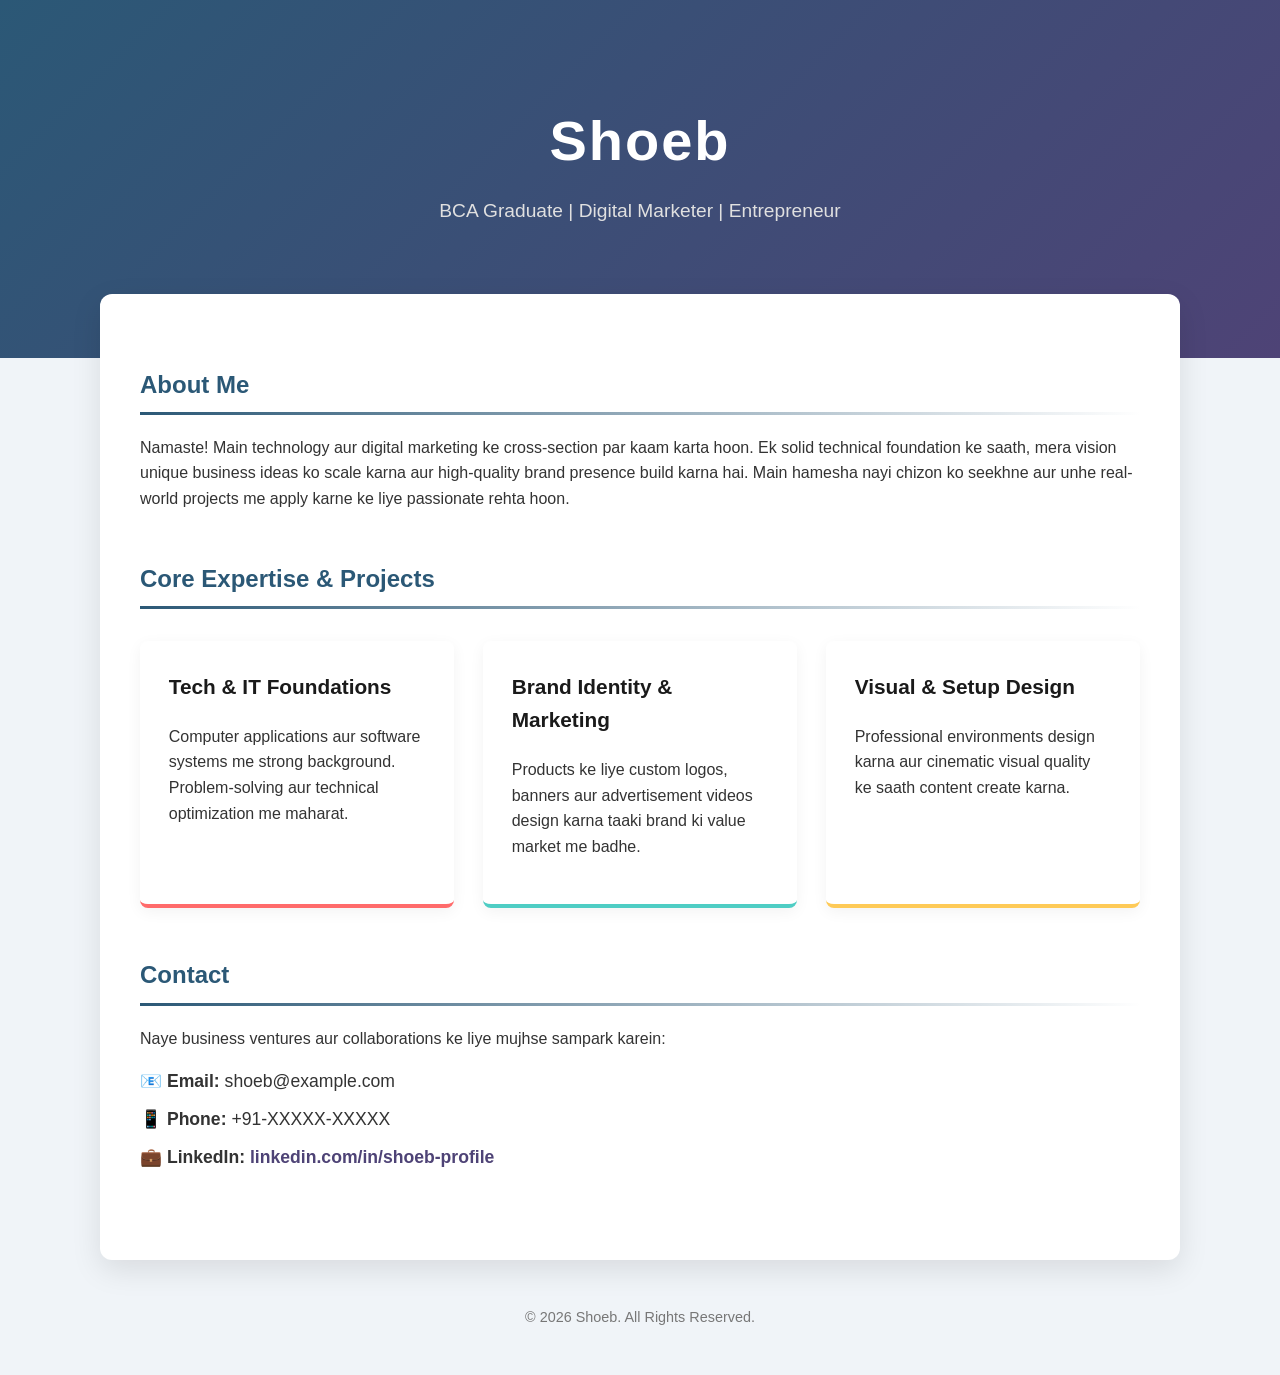
==== index.html @ 24b39650 "Rename got.html to index.html" ====
<!DOCTYPE html>
<html lang="en">
<head>
    <meta charset="UTF-8">
    <meta name="viewport" content="width=device-width, initial-scale=1.0">
    <title>Shoeb - Professional Profile</title>
    <style>
        /* Base Styles & Background */
        body { 
            font-family: 'Segoe UI', Tahoma, Geneva, Verdana, sans-serif; 
            margin: 0; 
            padding: 0; 
            color: #333; 
            line-height: 1.6; 
            background-color: #f0f4f8; /* Soft light blue/grey background */
            overflow-x: hidden;
        }

        /* Gradient & Animated Header */
        header { 
            background: linear-gradient(135deg, #2b5876 0%, #4e4376 100%); 
            color: #fff; 
            text-align: center; 
            padding: 6rem 1rem 7rem 1rem; 
            position: relative;
        }
        
        header h1 { 
            margin: 0; 
            font-size: 3.5rem; 
            letter-spacing: 2px;
            animation: fadeInDown 1s ease-out;
        }

        header p { 
            font-size: 1.2rem; 
            color: #e0e0e0; 
            margin-top: 10px; 
            font-weight: 300;
            animation: fadeInDown 1.2s ease-out;
        }

        /* Main Container */
        .container { 
            max-width: 1000px; 
            margin: auto; 
            padding: 2.5rem; 
            background: #fff;
            box-shadow: 0 10px 30px rgba(0,0,0,0.1);
            margin-top: -4rem;
            border-radius: 12px;
            position: relative;
            animation: slideUp 1s ease-out forwards;
            opacity: 0;
        }

        h2 { 
            border-bottom: 3px solid transparent;
            border-image: linear-gradient(to right, #2b5876, transparent) 1;
            padding-bottom: 0.5rem; 
            color: #2b5876; 
            margin-top: 2rem;
        }

        .section { 
            margin-bottom: 3rem; 
            animation: fadeIn 1.5s ease-out forwards;
            opacity: 0;
        }

        /* Staggered animation delays for sections */
        .section:nth-child(1) { animation-delay: 0.2s; }
        .section:nth-child(2) { animation-delay: 0.4s; }
        .section:nth-child(3) { animation-delay: 0.6s; }

        /* Colorful Grid Cards */
        .skills-grid { 
            display: grid; 
            grid-template-columns: repeat(auto-fit, minmax(280px, 1fr)); 
            gap: 1.8rem; 
            margin-top: 2rem; 
        }

        .card { 
            background: #ffffff; 
            padding: 1.8rem; 
            border-radius: 8px; 
            box-shadow: 0 4px 15px rgba(0,0,0,0.05);
            transition: all 0.4s ease;
            position: relative;
            overflow: hidden;
            z-index: 1;
        }

        /* Custom Colors for each card border */
        .card:nth-child(1) { border-bottom: 4px solid #ff6b6b; }
        .card:nth-child(2) { border-bottom: 4px solid #4ecdc4; }
        .card:nth-child(3) { border-bottom: 4px solid #feca57; }

        /* Hover Animation for Cards */
        .card:hover {
            transform: translateY(-10px);
            box-shadow: 0 15px 30px rgba(0,0,0,0.15);
        }

        .card::before {
            content: "";
            position: absolute;
            top: 0; left: 0; right: 0; bottom: 0;
            background: linear-gradient(135deg, rgba(43,88,118,0.05) 0%, rgba(78,67,118,0.05) 100%);
            z-index: -1;
            transform: scaleY(0);
            transform-origin: bottom;
            transition: transform 0.4s ease;
        }

        .card:hover::before {
            transform: scaleY(1);
        }

        .card h3 {
            margin-top: 0;
            color: #1a1a1a;
            font-size: 1.3rem;
        }

        /* Links and Footer */
        ul { list-style-type: none; padding: 0; }
        ul li { margin-bottom: 10px; font-size: 1.1rem; }
        
        a { 
            color: #4e4376; 
            text-decoration: none; 
            font-weight: bold;
            transition: color 0.3s ease;
        }
        
        a:hover {
            color: #ff6b6b;
            text-decoration: underline;
        }

        footer { 
            text-align: center; 
            padding: 2rem 0; 
            color: #777;
            font-size: 0.9rem;
            animation: fadeIn 2s ease-out;
        }

        /* --- Keyframe Animations --- */
        @keyframes slideUp {
            from { opacity: 0; transform: translateY(40px); }
            to { opacity: 1; transform: translateY(0); }
        }

        @keyframes fadeInDown {
            from { opacity: 0; transform: translateY(-20px); }
            to { opacity: 1; transform: translateY(0); }
        }

        @keyframes fadeIn {
            from { opacity: 0; }
            to { opacity: 1; }
        }
    </style>
</head>
<body>

    <header>
        <h1>Shoeb</h1>
        <p>BCA Graduate | Digital Marketer | Entrepreneur</p>
    </header>

    <div class="container">
        
        <div class="section">
            <h2>About Me</h2>
            <p>Namaste! Main technology aur digital marketing ke cross-section par kaam karta hoon. Ek solid technical foundation ke saath, mera vision unique business ideas ko scale karna aur high-quality brand presence build karna hai. Main hamesha nayi chizon ko seekhne aur unhe real-world projects me apply karne ke liye passionate rehta hoon.</p>
        </div>

        <div class="section">
            <h2>Core Expertise & Projects</h2>
            <div class="skills-grid">
                <div class="card">
                    <h3>Tech & IT Foundations</h3>
                    <p>Computer applications aur software systems me strong background. Problem-solving aur technical optimization me maharat.</p>
                </div>
                <div class="card">
                    <h3>Brand Identity & Marketing</h3>
                    <p>Products ke liye custom logos, banners aur advertisement videos design karna taaki brand ki value market me badhe.</p>
                </div>
                <div class="card">
                    <h3>Visual & Setup Design</h3>
                    <p>Professional environments design karna aur cinematic visual quality ke saath content create karna.</p>
                </div>
            </div>
        </div>

        <div class="section">
            <h2>Contact</h2>
            <p>Naye business ventures aur collaborations ke liye mujhse sampark karein:</p>
            <ul>
                <li>📧 <strong>Email:</strong> shoeb@example.com</li>
                <li>📱 <strong>Phone:</strong> +91-XXXXX-XXXXX</li>
                <li>💼 <strong>LinkedIn:</strong> <a href="#">linkedin.com/in/shoeb-profile</a></li>
            </ul>
        </div>

    </div>

    <footer>
        <p>&copy; 2026 Shoeb. All Rights Reserved.</p>
    </footer>

</body>
</html>
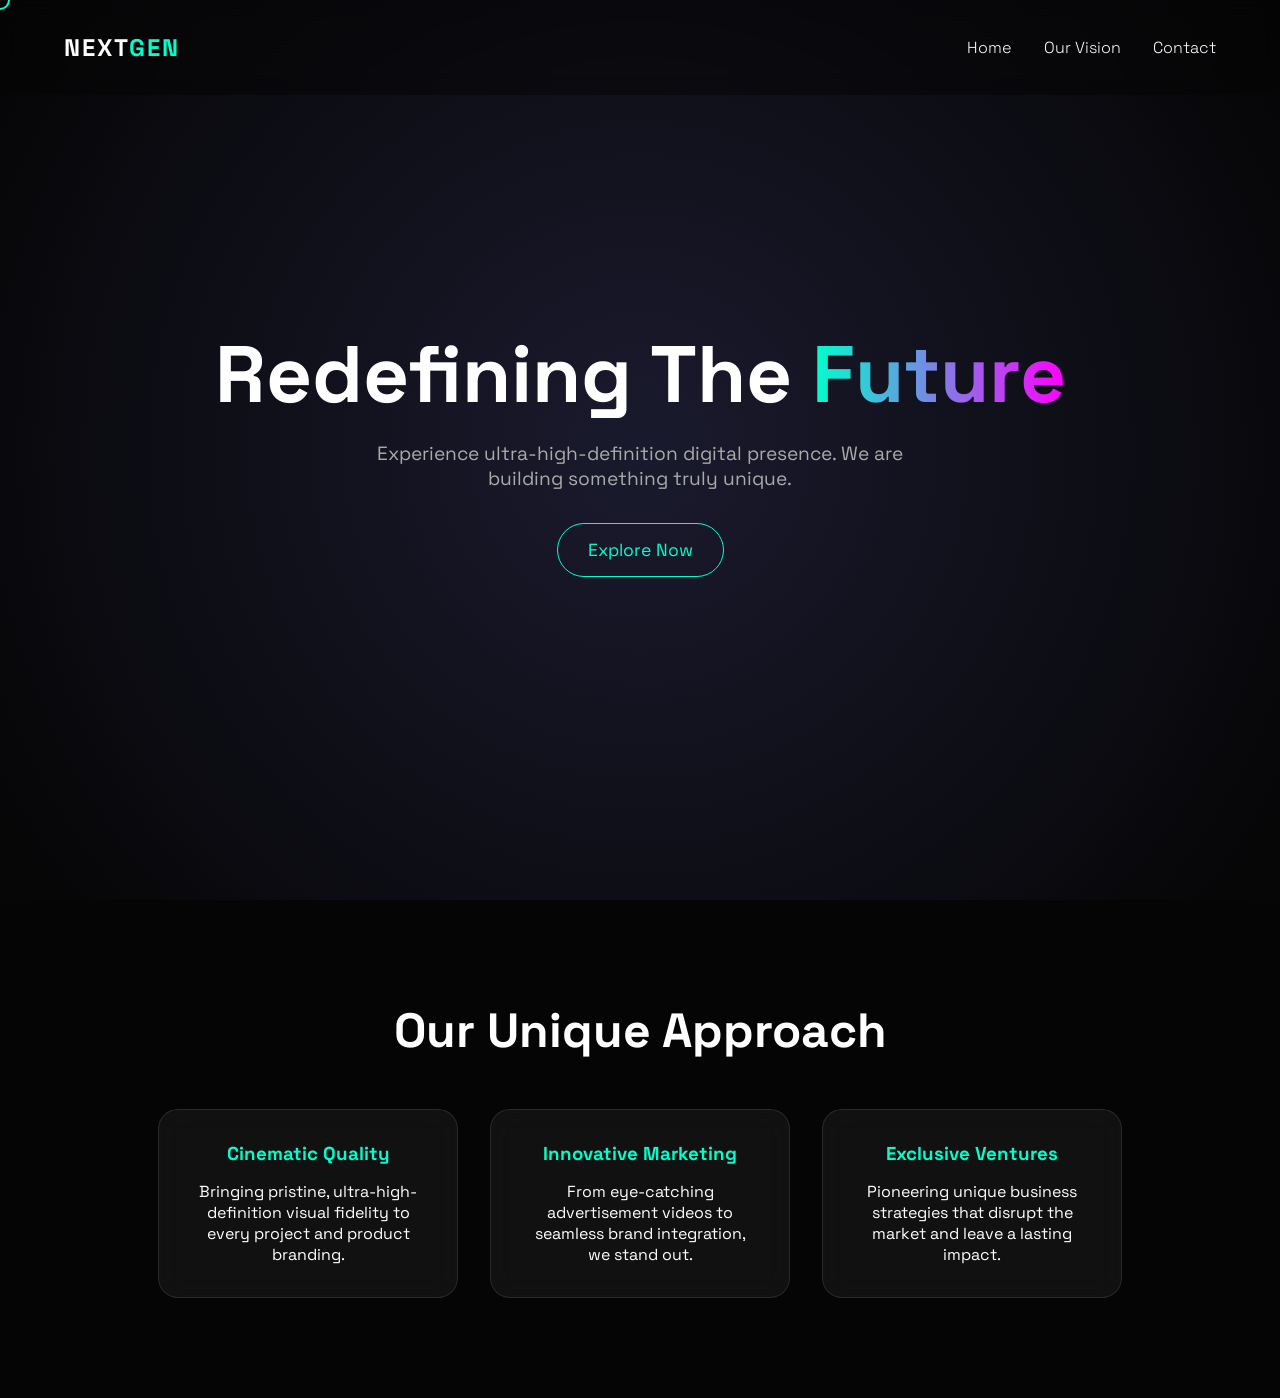
==== commit ac72c534: "Update index.html" ====
--- a/index.html
+++ b/index.html
@@ -3,215 +3,255 @@
 <head>
     <meta charset="UTF-8">
     <meta name="viewport" content="width=device-width, initial-scale=1.0">
-    <title>Shoeb - Professional Profile</title>
+    <title>NextGen Ventures | The Future</title>
+    
+    <!-- CSS yahan se shuru hota hai -->
     <style>
-        /* Base Styles & Background */
-        body { 
-            font-family: 'Segoe UI', Tahoma, Geneva, Verdana, sans-serif; 
-            margin: 0; 
-            padding: 0; 
-            color: #333; 
-            line-height: 1.6; 
-            background-color: #f0f4f8; /* Soft light blue/grey background */
+        @import url('https://fonts.googleapis.com/css2?family=Space+Grotesk:wght@300;400;700&display=swap');
+
+        * {
+            margin: 0;
+            padding: 0;
+            box-sizing: border-box;
+            font-family: 'Space Grotesk', sans-serif;
+            cursor: none; /* Hiding default cursor for our custom one */
+        }
+
+        body {
+            background-color: #050505;
+            color: #ffffff;
             overflow-x: hidden;
         }
 
-        /* Gradient & Animated Header */
-        header { 
-            background: linear-gradient(135deg, #2b5876 0%, #4e4376 100%); 
-            color: #fff; 
-            text-align: center; 
-            padding: 6rem 1rem 7rem 1rem; 
-            position: relative;
-        }
-        
-        header h1 { 
-            margin: 0; 
-            font-size: 3.5rem; 
+        /* Custom Cursor */
+        .cursor {
+            width: 20px;
+            height: 20px;
+            border: 2px solid #00ffcc;
+            border-radius: 50%;
+            position: fixed;
+            pointer-events: none;
+            transform: translate(-50%, -50%);
+            transition: width 0.2s, height 0.2s, background-color 0.2s;
+            z-index: 9999;
+        }
+
+        /* Navigation */
+        nav {
+            display: flex;
+            justify-content: space-between;
+            align-items: center;
+            padding: 2rem 5%;
+            position: fixed;
+            width: 100%;
+            z-index: 100;
+            background: rgba(5, 5, 5, 0.5);
+            backdrop-filter: blur(10px);
+        }
+
+        .logo {
+            font-size: 1.5rem;
+            font-weight: 700;
             letter-spacing: 2px;
-            animation: fadeInDown 1s ease-out;
-        }
-
-        header p { 
-            font-size: 1.2rem; 
-            color: #e0e0e0; 
-            margin-top: 10px; 
+        }
+
+        .logo span {
+            color: #00ffcc;
+        }
+
+        .nav-links {
+            list-style: none;
+            display: flex;
+            gap: 2rem;
+        }
+
+        .nav-links a {
+            color: #fff;
+            text-decoration: none;
             font-weight: 300;
-            animation: fadeInDown 1.2s ease-out;
-        }
-
-        /* Main Container */
-        .container { 
-            max-width: 1000px; 
-            margin: auto; 
-            padding: 2.5rem; 
-            background: #fff;
-            box-shadow: 0 10px 30px rgba(0,0,0,0.1);
-            margin-top: -4rem;
-            border-radius: 12px;
-            position: relative;
-            animation: slideUp 1s ease-out forwards;
-            opacity: 0;
-        }
-
-        h2 { 
-            border-bottom: 3px solid transparent;
-            border-image: linear-gradient(to right, #2b5876, transparent) 1;
-            padding-bottom: 0.5rem; 
-            color: #2b5876; 
-            margin-top: 2rem;
-        }
-
-        .section { 
-            margin-bottom: 3rem; 
-            animation: fadeIn 1.5s ease-out forwards;
-            opacity: 0;
-        }
-
-        /* Staggered animation delays for sections */
-        .section:nth-child(1) { animation-delay: 0.2s; }
-        .section:nth-child(2) { animation-delay: 0.4s; }
-        .section:nth-child(3) { animation-delay: 0.6s; }
-
-        /* Colorful Grid Cards */
-        .skills-grid { 
-            display: grid; 
-            grid-template-columns: repeat(auto-fit, minmax(280px, 1fr)); 
-            gap: 1.8rem; 
-            margin-top: 2rem; 
-        }
-
-        .card { 
-            background: #ffffff; 
-            padding: 1.8rem; 
-            border-radius: 8px; 
-            box-shadow: 0 4px 15px rgba(0,0,0,0.05);
-            transition: all 0.4s ease;
-            position: relative;
-            overflow: hidden;
-            z-index: 1;
-        }
-
-        /* Custom Colors for each card border */
-        .card:nth-child(1) { border-bottom: 4px solid #ff6b6b; }
-        .card:nth-child(2) { border-bottom: 4px solid #4ecdc4; }
-        .card:nth-child(3) { border-bottom: 4px solid #feca57; }
-
-        /* Hover Animation for Cards */
+            transition: color 0.3s;
+        }
+
+        .nav-links a:hover {
+            color: #00ffcc;
+        }
+
+        /* Hero Section */
+        .hero {
+            height: 100vh;
+            display: flex;
+            justify-content: center;
+            align-items: center;
+            text-align: center;
+            background: radial-gradient(circle at center, #1a1a2e 0%, #050505 100%);
+        }
+
+        .hero h1 {
+            font-size: 5rem;
+            margin-bottom: 1rem;
+        }
+
+        .hero h1 span {
+            background: linear-gradient(90deg, #00ffcc, #ff00ff);
+            -webkit-background-clip: text;
+            -webkit-text-fill-color: transparent;
+        }
+
+        .hero p {
+            font-size: 1.2rem;
+            color: #aaaaaa;
+            max-width: 600px;
+            margin: 0 auto 2rem auto;
+        }
+
+        .btn {
+            padding: 15px 30px;
+            border: 1px solid #00ffcc;
+            background: transparent;
+            color: #00ffcc;
+            text-decoration: none;
+            font-size: 1.1rem;
+            border-radius: 30px;
+            transition: all 0.3s;
+            display: inline-block;
+        }
+
+        .btn:hover {
+            background: #00ffcc;
+            color: #050505;
+            box-shadow: 0 0 20px #00ffcc;
+        }
+
+        /* Features Section */
+        .features {
+            padding: 100px 5%;
+            text-align: center;
+        }
+
+        .features h2 {
+            font-size: 3rem;
+            margin-bottom: 3rem;
+        }
+
+        .cards-container {
+            display: flex;
+            justify-content: center;
+            gap: 2rem;
+            flex-wrap: wrap;
+        }
+
+        .card {
+            background: rgba(255, 255, 255, 0.05);
+            backdrop-filter: blur(15px);
+            border: 1px solid rgba(255, 255, 255, 0.1);
+            padding: 2rem;
+            border-radius: 20px;
+            width: 300px;
+            transition: transform 0.3s, box-shadow 0.3s;
+        }
+
         .card:hover {
             transform: translateY(-10px);
-            box-shadow: 0 15px 30px rgba(0,0,0,0.15);
-        }
-
-        .card::before {
-            content: "";
-            position: absolute;
-            top: 0; left: 0; right: 0; bottom: 0;
-            background: linear-gradient(135deg, rgba(43,88,118,0.05) 0%, rgba(78,67,118,0.05) 100%);
-            z-index: -1;
-            transform: scaleY(0);
-            transform-origin: bottom;
-            transition: transform 0.4s ease;
-        }
-
-        .card:hover::before {
-            transform: scaleY(1);
+            box-shadow: 0 10px 30px rgba(0, 255, 204, 0.2);
         }
 
         .card h3 {
-            margin-top: 0;
-            color: #1a1a1a;
-            font-size: 1.3rem;
-        }
-
-        /* Links and Footer */
-        ul { list-style-type: none; padding: 0; }
-        ul li { margin-bottom: 10px; font-size: 1.1rem; }
-        
-        a { 
-            color: #4e4376; 
-            text-decoration: none; 
-            font-weight: bold;
-            transition: color 0.3s ease;
-        }
-        
-        a:hover {
-            color: #ff6b6b;
-            text-decoration: underline;
-        }
-
-        footer { 
-            text-align: center; 
-            padding: 2rem 0; 
-            color: #777;
-            font-size: 0.9rem;
-            animation: fadeIn 2s ease-out;
-        }
-
-        /* --- Keyframe Animations --- */
-        @keyframes slideUp {
-            from { opacity: 0; transform: translateY(40px); }
-            to { opacity: 1; transform: translateY(0); }
-        }
-
-        @keyframes fadeInDown {
-            from { opacity: 0; transform: translateY(-20px); }
-            to { opacity: 1; transform: translateY(0); }
-        }
-
-        @keyframes fadeIn {
-            from { opacity: 0; }
-            to { opacity: 1; }
+            margin-bottom: 1rem;
+            color: #00ffcc;
+        }
+
+        /* Scroll Animation Classes */
+        .hidden {
+            opacity: 0;
+            transform: translateY(50px);
+            transition: all 1s ease-out;
+        }
+
+        .show {
+            opacity: 1;
+            transform: translateY(0);
         }
     </style>
 </head>
 <body>
-
-    <header>
-        <h1>Shoeb</h1>
-        <p>BCA Graduate | Digital Marketer | Entrepreneur</p>
-    </header>
-
-    <div class="container">
-        
-        <div class="section">
-            <h2>About Me</h2>
-            <p>Namaste! Main technology aur digital marketing ke cross-section par kaam karta hoon. Ek solid technical foundation ke saath, mera vision unique business ideas ko scale karna aur high-quality brand presence build karna hai. Main hamesha nayi chizon ko seekhne aur unhe real-world projects me apply karne ke liye passionate rehta hoon.</p>
+    <!-- Custom Cursor -->
+    <div class="cursor"></div>
+
+    <!-- Navigation -->
+    <nav>
+        <div class="logo">NEXT<span>GEN</span></div>
+        <ul class="nav-links">
+            <li><a href="#home">Home</a></li>
+            <li><a href="#vision">Our Vision</a></li>
+            <li><a href="#contact">Contact</a></li>
+        </ul>
+    </nav>
+
+    <!-- Hero Section -->
+    <section id="home" class="hero">
+        <div class="hero-content hidden">
+            <h1>Redefining The <span>Future</span></h1>
+            <p>Experience ultra-high-definition digital presence. We are building something truly unique.</p>
+            <a href="#vision" class="btn">Explore Now</a>
         </div>
-
-        <div class="section">
-            <h2>Core Expertise & Projects</h2>
-            <div class="skills-grid">
-                <div class="card">
-                    <h3>Tech & IT Foundations</h3>
-                    <p>Computer applications aur software systems me strong background. Problem-solving aur technical optimization me maharat.</p>
-                </div>
-                <div class="card">
-                    <h3>Brand Identity & Marketing</h3>
-                    <p>Products ke liye custom logos, banners aur advertisement videos design karna taaki brand ki value market me badhe.</p>
-                </div>
-                <div class="card">
-                    <h3>Visual & Setup Design</h3>
-                    <p>Professional environments design karna aur cinematic visual quality ke saath content create karna.</p>
-                </div>
+    </section>
+
+    <!-- Features Section -->
+    <section id="vision" class="features">
+        <h2 class="hidden">Our Unique Approach</h2>
+        <div class="cards-container">
+            <div class="card hidden">
+                <h3>Cinematic Quality</h3>
+                <p>Bringing pristine, ultra-high-definition visual fidelity to every project and product branding.</p>
+            </div>
+            <div class="card hidden">
+                <h3>Innovative Marketing</h3>
+                <p>From eye-catching advertisement videos to seamless brand integration, we stand out.</p>
+            </div>
+            <div class="card hidden">
+                <h3>Exclusive Ventures</h3>
+                <p>Pioneering unique business strategies that disrupt the market and leave a lasting impact.</p>
             </div>
         </div>
-
-        <div class="section">
-            <h2>Contact</h2>
-            <p>Naye business ventures aur collaborations ke liye mujhse sampark karein:</p>
-            <ul>
-                <li>📧 <strong>Email:</strong> shoeb@example.com</li>
-                <li>📱 <strong>Phone:</strong> +91-XXXXX-XXXXX</li>
-                <li>💼 <strong>LinkedIn:</strong> <a href="#">linkedin.com/in/shoeb-profile</a></li>
-            </ul>
-        </div>
-
-    </div>
-
-    <footer>
-        <p>&copy; 2026 Shoeb. All Rights Reserved.</p>
-    </footer>
-
+    </section>
+
+    <!-- JavaScript yahan se shuru hota hai -->
+    <script>
+        // Custom Cursor Logic
+        const cursor = document.querySelector('.cursor');
+
+        document.addEventListener('mousemove', (e) => {
+            cursor.style.left = e.clientX + 'px';
+            cursor.style.top = e.clientY + 'px';
+        });
+
+        // Add hover effect to links and buttons
+        const interactables = document.querySelectorAll('a, .btn, .card');
+
+        interactables.forEach(item => {
+            item.addEventListener('mouseenter', () => {
+                cursor.style.width = '40px';
+                cursor.style.height = '40px';
+                cursor.style.backgroundColor = 'rgba(0, 255, 204, 0.2)';
+            });
+            item.addEventListener('mouseleave', () => {
+                cursor.style.width = '20px';
+                cursor.style.height = '20px';
+                cursor.style.backgroundColor = 'transparent';
+            });
+        });
+
+        // Scroll Reveal Animation using Intersection Observer
+        const observer = new IntersectionObserver((entries) => {
+            entries.forEach((entry) => {
+                if (entry.isIntersecting) {
+                    entry.target.classList.add('show');
+                }
+            });
+        });
+
+        const hiddenElements = document.querySelectorAll('.hidden');
+        hiddenElements.forEach((el) => observer.observe(el));
+    </script>
 </body>
 </html>
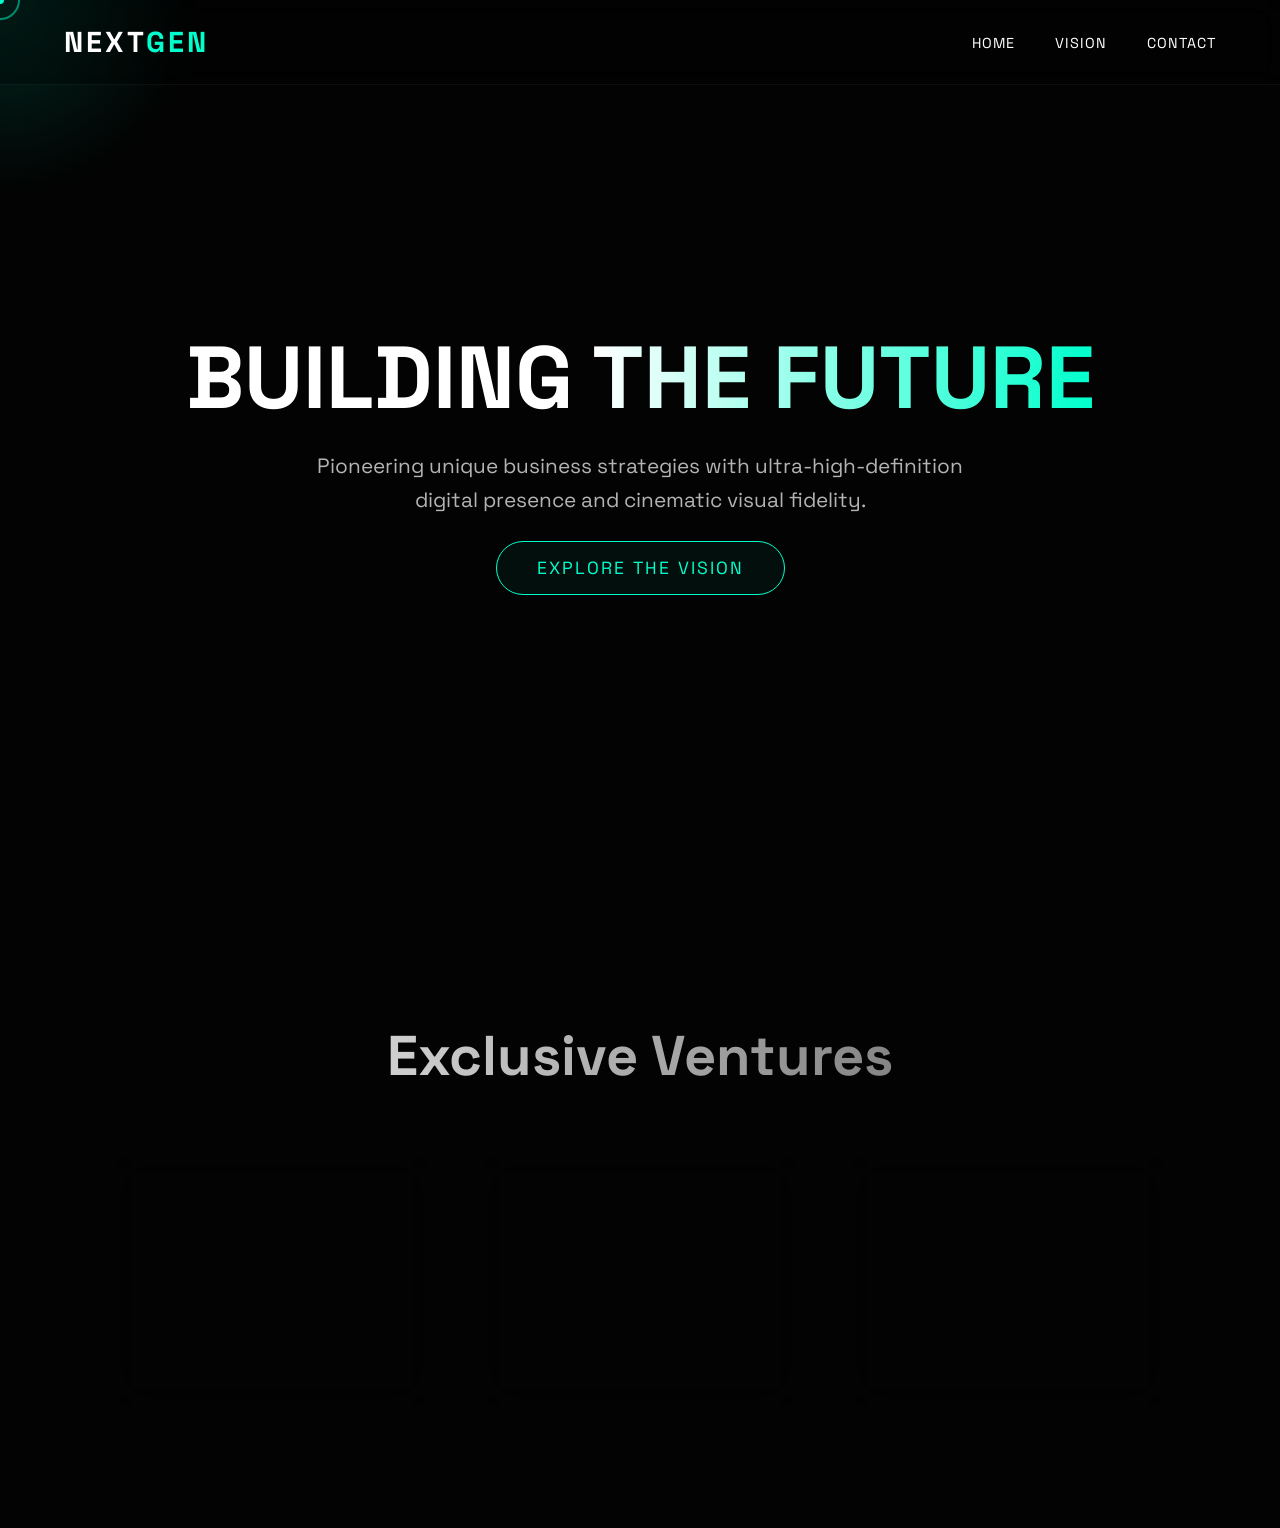
==== commit 5e954e95: "Update index.html" ====
--- a/index.html
+++ b/index.html
@@ -3,9 +3,8 @@
 <head>
     <meta charset="UTF-8">
     <meta name="viewport" content="width=device-width, initial-scale=1.0">
-    <title>NextGen Ventures | The Future</title>
+    <title>NextGen | Ultra-HD Experience</title>
     
-    <!-- CSS yahan se shuru hota hai -->
     <style>
         @import url('https://fonts.googleapis.com/css2?family=Space+Grotesk:wght@300;400;700&display=swap');
 
@@ -14,26 +13,69 @@
             padding: 0;
             box-sizing: border-box;
             font-family: 'Space Grotesk', sans-serif;
-            cursor: none; /* Hiding default cursor for our custom one */
+            cursor: none;
         }
 
         body {
-            background-color: #050505;
+            background-color: #030303;
             color: #ffffff;
             overflow-x: hidden;
         }
 
-        /* Custom Cursor */
-        .cursor {
-            width: 20px;
-            height: 20px;
-            border: 2px solid #00ffcc;
+        /* --- 1. Cinematic Pre-Loader --- */
+        #loader {
+            position: fixed;
+            width: 100vw;
+            height: 100vh;
+            background: #030303;
+            z-index: 99999;
+            display: flex;
+            justify-content: center;
+            align-items: center;
+            transition: opacity 0.8s ease-out;
+        }
+        .spinner {
+            width: 50px;
+            height: 50px;
+            border: 3px solid rgba(0, 255, 204, 0.3);
+            border-top-color: #00ffcc;
             border-radius: 50%;
+            animation: spin 1s linear infinite;
+        }
+        @keyframes spin { 100% { transform: rotate(360deg); } }
+
+        /* --- 2. Custom Dual Cursor --- */
+        .cursor-dot, .cursor-outline {
             position: fixed;
+            top: 0; left: 0;
+            transform: translate(-50%, -50%);
+            border-radius: 50%;
+            z-index: 9999;
+            pointer-events: none;
+        }
+        .cursor-dot {
+            width: 8px;
+            height: 8px;
+            background-color: #00ffcc;
+        }
+        .cursor-outline {
+            width: 40px;
+            height: 40px;
+            border: 2px solid rgba(0, 255, 204, 0.5);
+            transition: width 0.2s, height 0.2s, background-color 0.2s;
+        }
+
+        /* --- 3. Dynamic Background Glow --- */
+        .bg-glow {
+            position: fixed;
+            width: 400px;
+            height: 400px;
+            background: radial-gradient(circle, rgba(0,255,204,0.15) 0%, rgba(0,0,0,0) 70%);
+            border-radius: 50%;
             pointer-events: none;
             transform: translate(-50%, -50%);
-            transition: width 0.2s, height 0.2s, background-color 0.2s;
-            z-index: 9999;
+            z-index: -1;
+            transition: top 0.1s, left 0.1s ease-out;
         }
 
         /* Navigation */
@@ -41,148 +83,177 @@
             display: flex;
             justify-content: space-between;
             align-items: center;
-            padding: 2rem 5%;
+            padding: 1.5rem 5%;
             position: fixed;
             width: 100%;
             z-index: 100;
-            background: rgba(5, 5, 5, 0.5);
-            backdrop-filter: blur(10px);
+            background: rgba(3, 3, 3, 0.3);
+            backdrop-filter: blur(15px);
+            border-bottom: 1px solid rgba(255,255,255,0.05);
         }
 
         .logo {
-            font-size: 1.5rem;
+            font-size: 1.8rem;
             font-weight: 700;
-            letter-spacing: 2px;
-        }
-
-        .logo span {
-            color: #00ffcc;
-        }
+            letter-spacing: 3px;
+            text-transform: uppercase;
+        }
+        .logo span { color: #00ffcc; }
 
         .nav-links {
             list-style: none;
             display: flex;
-            gap: 2rem;
-        }
-
+            gap: 2.5rem;
+        }
         .nav-links a {
             color: #fff;
             text-decoration: none;
-            font-weight: 300;
-            transition: color 0.3s;
-        }
-
-        .nav-links a:hover {
-            color: #00ffcc;
-        }
-
-        /* Hero Section */
+            font-weight: 400;
+            text-transform: uppercase;
+            font-size: 0.9rem;
+            letter-spacing: 1px;
+            transition: 0.3s;
+        }
+        .nav-links a:hover { color: #00ffcc; text-shadow: 0 0 10px #00ffcc; }
+
+        /* --- 4. Hero Section & Glitch Effect --- */
         .hero {
             height: 100vh;
             display: flex;
+            flex-direction: column;
             justify-content: center;
             align-items: center;
             text-align: center;
-            background: radial-gradient(circle at center, #1a1a2e 0%, #050505 100%);
-        }
-
-        .hero h1 {
-            font-size: 5rem;
+            background: url('https://www.transparenttextures.com/patterns/stardust.png');
+        }
+
+        .glitch-wrapper {
+            font-size: 5.5rem;
+            font-weight: 700;
+            position: relative;
             margin-bottom: 1rem;
-        }
-
-        .hero h1 span {
-            background: linear-gradient(90deg, #00ffcc, #ff00ff);
+            text-transform: uppercase;
+        }
+        .glitch-wrapper span {
+            background: linear-gradient(90deg, #ffffff, #00ffcc);
             -webkit-background-clip: text;
             -webkit-text-fill-color: transparent;
         }
 
         .hero p {
-            font-size: 1.2rem;
-            color: #aaaaaa;
-            max-width: 600px;
-            margin: 0 auto 2rem auto;
+            font-size: 1.3rem;
+            color: #b3b3b3;
+            max-width: 650px;
+            margin: 0 auto 2.5rem auto;
+            line-height: 1.6;
         }
 
         .btn {
-            padding: 15px 30px;
+            padding: 15px 40px;
             border: 1px solid #00ffcc;
-            background: transparent;
+            background: rgba(0, 255, 204, 0.05);
             color: #00ffcc;
             text-decoration: none;
             font-size: 1.1rem;
-            border-radius: 30px;
-            transition: all 0.3s;
-            display: inline-block;
-        }
-
+            border-radius: 50px;
+            text-transform: uppercase;
+            letter-spacing: 2px;
+            transition: all 0.4s cubic-bezier(0.175, 0.885, 0.32, 1.275);
+            backdrop-filter: blur(5px);
+        }
         .btn:hover {
             background: #00ffcc;
-            color: #050505;
-            box-shadow: 0 0 20px #00ffcc;
-        }
-
-        /* Features Section */
+            color: #000;
+            box-shadow: 0 0 30px rgba(0, 255, 204, 0.6);
+            transform: scale(1.05);
+        }
+
+        /* --- 5. Floating Glass Features --- */
         .features {
-            padding: 100px 5%;
+            padding: 120px 5%;
             text-align: center;
-        }
-
+            position: relative;
+        }
         .features h2 {
-            font-size: 3rem;
-            margin-bottom: 3rem;
+            font-size: 3.5rem;
+            margin-bottom: 4rem;
+            background: linear-gradient(90deg, #fff, #555);
+            -webkit-background-clip: text;
+            -webkit-text-fill-color: transparent;
         }
 
         .cards-container {
             display: flex;
             justify-content: center;
-            gap: 2rem;
+            gap: 3rem;
             flex-wrap: wrap;
         }
 
         .card {
-            background: rgba(255, 255, 255, 0.05);
-            backdrop-filter: blur(15px);
-            border: 1px solid rgba(255, 255, 255, 0.1);
-            padding: 2rem;
-            border-radius: 20px;
-            width: 300px;
-            transition: transform 0.3s, box-shadow 0.3s;
-        }
+            background: linear-gradient(135deg, rgba(255,255,255,0.05) 0%, rgba(255,255,255,0.01) 100%);
+            backdrop-filter: blur(20px);
+            border: 1px solid rgba(255, 255, 255, 0.08);
+            padding: 3rem 2rem;
+            border-radius: 24px;
+            width: 320px;
+            transition: transform 0.4s, box-shadow 0.4s;
+            position: relative;
+            overflow: hidden;
+        }
+        /* Shine effect on card hover */
+        .card::before {
+            content: '';
+            position: absolute;
+            top: 0; left: -100%;
+            width: 50%; height: 100%;
+            background: linear-gradient(90deg, transparent, rgba(255,255,255,0.1), transparent);
+            transition: 0.5s;
+        }
+        .card:hover::before { left: 100%; }
 
         .card:hover {
-            transform: translateY(-10px);
-            box-shadow: 0 10px 30px rgba(0, 255, 204, 0.2);
+            transform: translateY(-15px);
+            box-shadow: 0 20px 40px rgba(0, 255, 204, 0.15);
+            border: 1px solid rgba(0, 255, 204, 0.3);
         }
 
         .card h3 {
             margin-bottom: 1rem;
             color: #00ffcc;
-        }
-
-        /* Scroll Animation Classes */
+            font-size: 1.5rem;
+        }
+        .card p {
+            color: #999;
+            line-height: 1.6;
+        }
+
+        /* Scroll Animation */
         .hidden {
             opacity: 0;
-            transform: translateY(50px);
-            transition: all 1s ease-out;
-        }
-
-        .show {
-            opacity: 1;
-            transform: translateY(0);
-        }
+            transform: translateY(60px);
+            transition: all 1.2s cubic-bezier(0.5, 0, 0, 1);
+        }
+        .show { opacity: 1; transform: translateY(0); }
     </style>
 </head>
 <body>
-    <!-- Custom Cursor -->
-    <div class="cursor"></div>
+
+    <!-- Cinematic Pre-Loader -->
+    <div id="loader">
+        <div class="spinner"></div>
+    </div>
+
+    <!-- Dual Custom Cursor & Bg Glow -->
+    <div class="cursor-dot"></div>
+    <div class="cursor-outline"></div>
+    <div class="bg-glow"></div>
 
     <!-- Navigation -->
     <nav>
         <div class="logo">NEXT<span>GEN</span></div>
         <ul class="nav-links">
             <li><a href="#home">Home</a></li>
-            <li><a href="#vision">Our Vision</a></li>
+            <li><a href="#vision">Vision</a></li>
             <li><a href="#contact">Contact</a></li>
         </ul>
     </nav>
@@ -190,68 +261,94 @@
     <!-- Hero Section -->
     <section id="home" class="hero">
         <div class="hero-content hidden">
-            <h1>Redefining The <span>Future</span></h1>
-            <p>Experience ultra-high-definition digital presence. We are building something truly unique.</p>
-            <a href="#vision" class="btn">Explore Now</a>
+            <h1 class="glitch-wrapper">Building <span>The Future</span></h1>
+            <p>Pioneering unique business strategies with ultra-high-definition digital presence and cinematic visual fidelity.</p>
+            <a href="#vision" class="btn">Explore The Vision</a>
         </div>
     </section>
 
     <!-- Features Section -->
     <section id="vision" class="features">
-        <h2 class="hidden">Our Unique Approach</h2>
+        <h2 class="hidden">Exclusive Ventures</h2>
         <div class="cards-container">
             <div class="card hidden">
-                <h3>Cinematic Quality</h3>
-                <p>Bringing pristine, ultra-high-definition visual fidelity to every project and product branding.</p>
+                <h3>Visual Perfection</h3>
+                <p>Delivering pristine, ultra-HD cinematic quality that brings absolute fidelity to your digital identity.</p>
             </div>
             <div class="card hidden">
-                <h3>Innovative Marketing</h3>
-                <p>From eye-catching advertisement videos to seamless brand integration, we stand out.</p>
+                <h3>Brand Evolution</h3>
+                <p>Creating compelling marketing assets and modern packaging designs that disrupt the market.</p>
             </div>
             <div class="card hidden">
-                <h3>Exclusive Ventures</h3>
-                <p>Pioneering unique business strategies that disrupt the market and leave a lasting impact.</p>
+                <h3>Luxury Transformations</h3>
+                <p>Elevating standard ideas into premium, luxury experiences through cutting-edge design.</p>
             </div>
         </div>
     </section>
 
-    <!-- JavaScript yahan se shuru hota hai -->
     <script>
-        // Custom Cursor Logic
-        const cursor = document.querySelector('.cursor');
-
-        document.addEventListener('mousemove', (e) => {
-            cursor.style.left = e.clientX + 'px';
-            cursor.style.top = e.clientY + 'px';
+        // --- 1. Remove Pre-loader on Window Load ---
+        window.addEventListener("load", () => {
+            setTimeout(() => {
+                document.getElementById("loader").style.opacity = "0";
+                setTimeout(() => {
+                    document.getElementById("loader").style.display = "none";
+                }, 800);
+            }, 1000); // Artificial delay to show the cool spinner
         });
 
-        // Add hover effect to links and buttons
+        // --- 2. Advanced Custom Cursor & Background Glow ---
+        const cursorDot = document.querySelector('.cursor-dot');
+        const cursorOutline = document.querySelector('.cursor-outline');
+        const bgGlow = document.querySelector('.bg-glow');
+
+        window.addEventListener('mousemove', (e) => {
+            const posX = e.clientX;
+            const posY = e.clientY;
+
+            cursorDot.style.left = `${posX}px`;
+            cursorDot.style.top = `${posY}px`;
+
+            // Adding a slight delay to the outline for a smooth trailing effect
+            cursorOutline.animate({
+                left: `${posX}px`,
+                top: `${posY}px`
+            }, { duration: 500, fill: "forwards" });
+
+            // Move the background glow with the mouse
+            bgGlow.style.left = `${posX}px`;
+            bgGlow.style.top = `${posY}px`;
+        });
+
+        // Hover effects for links and buttons
         const interactables = document.querySelectorAll('a, .btn, .card');
-
         interactables.forEach(item => {
             item.addEventListener('mouseenter', () => {
-                cursor.style.width = '40px';
-                cursor.style.height = '40px';
-                cursor.style.backgroundColor = 'rgba(0, 255, 204, 0.2)';
+                cursorOutline.style.width = '60px';
+                cursorOutline.style.height = '60px';
+                cursorOutline.style.backgroundColor = 'rgba(0, 255, 204, 0.1)';
             });
             item.addEventListener('mouseleave', () => {
-                cursor.style.width = '20px';
-                cursor.style.height = '20px';
-                cursor.style.backgroundColor = 'transparent';
+                cursorOutline.style.width = '40px';
+                cursorOutline.style.height = '40px';
+                cursorOutline.style.backgroundColor = 'transparent';
             });
         });
 
-        // Scroll Reveal Animation using Intersection Observer
+        // --- 3. Scroll Reveal Animation ---
         const observer = new IntersectionObserver((entries) => {
             entries.forEach((entry) => {
                 if (entry.isIntersecting) {
                     entry.target.classList.add('show');
                 }
             });
+        }, { threshold: 0.1 });
+
+        const hiddenElements = document.querySelectorAll('.hidden');
+        hiddenElements.forEach((el) => {
+            // Slight delay based on element index for a cascading effect
+            observer.observe(el);
         });
-
-        const hiddenElements = document.querySelectorAll('.hidden');
-        hiddenElements.forEach((el) => observer.observe(el));
     </script>
 </body>
 </html>
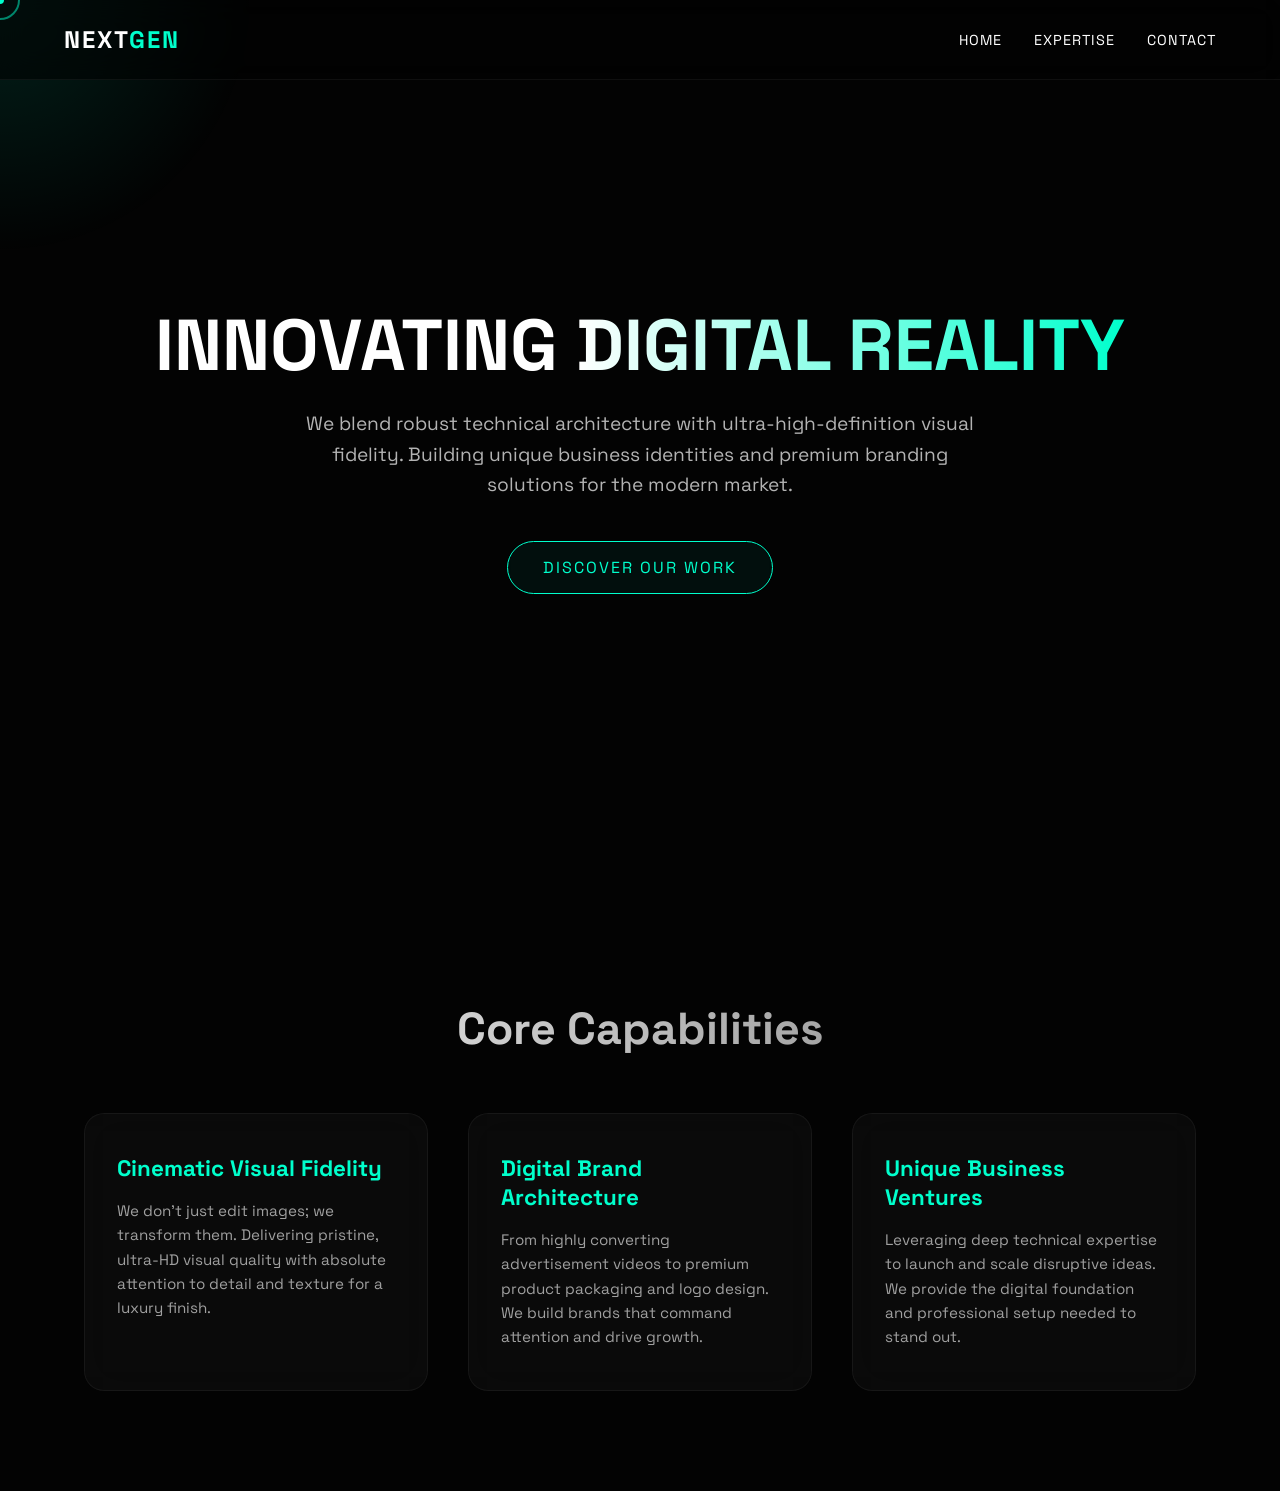
==== commit 254542a4: "Update index.html" ====
--- a/index.html
+++ b/index.html
@@ -3,7 +3,7 @@
 <head>
     <meta charset="UTF-8">
     <meta name="viewport" content="width=device-width, initial-scale=1.0">
-    <title>NextGen | Ultra-HD Experience</title>
+    <title>NextGen | Digital Excellence</title>
     
     <style>
         @import url('https://fonts.googleapis.com/css2?family=Space+Grotesk:wght@300;400;700&display=swap');
@@ -13,38 +13,17 @@
             padding: 0;
             box-sizing: border-box;
             font-family: 'Space Grotesk', sans-serif;
-            cursor: none;
         }
 
         body {
             background-color: #030303;
             color: #ffffff;
             overflow-x: hidden;
-        }
-
-        /* --- 1. Cinematic Pre-Loader --- */
-        #loader {
-            position: fixed;
-            width: 100vw;
-            height: 100vh;
-            background: #030303;
-            z-index: 99999;
-            display: flex;
-            justify-content: center;
-            align-items: center;
-            transition: opacity 0.8s ease-out;
-        }
-        .spinner {
-            width: 50px;
-            height: 50px;
-            border: 3px solid rgba(0, 255, 204, 0.3);
-            border-top-color: #00ffcc;
-            border-radius: 50%;
-            animation: spin 1s linear infinite;
-        }
-        @keyframes spin { 100% { transform: rotate(360deg); } }
-
-        /* --- 2. Custom Dual Cursor --- */
+            /* Hide cursor only on desktop, keep default for touch devices */
+            cursor: none; 
+        }
+
+        /* --- Custom Cursor (Hidden on Mobile) --- */
         .cursor-dot, .cursor-outline {
             position: fixed;
             top: 0; left: 0;
@@ -65,12 +44,12 @@
             transition: width 0.2s, height 0.2s, background-color 0.2s;
         }
 
-        /* --- 3. Dynamic Background Glow --- */
+        /* --- Dynamic Background Glow --- */
         .bg-glow {
             position: fixed;
-            width: 400px;
-            height: 400px;
-            background: radial-gradient(circle, rgba(0,255,204,0.15) 0%, rgba(0,0,0,0) 70%);
+            width: 40vw;
+            height: 40vw;
+            background: radial-gradient(circle, rgba(0,255,204,0.12) 0%, rgba(0,0,0,0) 70%);
             border-radius: 50%;
             pointer-events: none;
             transform: translate(-50%, -50%);
@@ -78,7 +57,7 @@
             transition: top 0.1s, left 0.1s ease-out;
         }
 
-        /* Navigation */
+        /* --- Navigation --- */
         nav {
             display: flex;
             justify-content: space-between;
@@ -87,15 +66,14 @@
             position: fixed;
             width: 100%;
             z-index: 100;
-            background: rgba(3, 3, 3, 0.3);
+            background: rgba(3, 3, 3, 0.6);
             backdrop-filter: blur(15px);
             border-bottom: 1px solid rgba(255,255,255,0.05);
         }
-
         .logo {
-            font-size: 1.8rem;
+            font-size: 1.5rem;
             font-weight: 700;
-            letter-spacing: 3px;
+            letter-spacing: 2px;
             text-transform: uppercase;
         }
         .logo span { color: #00ffcc; }
@@ -103,35 +81,35 @@
         .nav-links {
             list-style: none;
             display: flex;
-            gap: 2.5rem;
+            gap: 2rem;
         }
         .nav-links a {
             color: #fff;
             text-decoration: none;
-            font-weight: 400;
-            text-transform: uppercase;
             font-size: 0.9rem;
             letter-spacing: 1px;
+            text-transform: uppercase;
             transition: 0.3s;
         }
-        .nav-links a:hover { color: #00ffcc; text-shadow: 0 0 10px #00ffcc; }
-
-        /* --- 4. Hero Section & Glitch Effect --- */
+        .nav-links a:hover { color: #00ffcc; }
+
+        /* --- Hero Section --- */
         .hero {
-            height: 100vh;
+            min-height: 100vh;
             display: flex;
             flex-direction: column;
             justify-content: center;
             align-items: center;
             text-align: center;
+            padding: 0 5%;
             background: url('https://www.transparenttextures.com/patterns/stardust.png');
         }
 
         .glitch-wrapper {
-            font-size: 5.5rem;
+            font-size: 4.5rem;
             font-weight: 700;
-            position: relative;
-            margin-bottom: 1rem;
+            margin-bottom: 1.5rem;
+            line-height: 1.1;
             text-transform: uppercase;
         }
         .glitch-wrapper span {
@@ -141,43 +119,43 @@
         }
 
         .hero p {
-            font-size: 1.3rem;
+            font-size: 1.2rem;
             color: #b3b3b3;
-            max-width: 650px;
+            max-width: 700px;
             margin: 0 auto 2.5rem auto;
             line-height: 1.6;
         }
 
         .btn {
-            padding: 15px 40px;
+            padding: 15px 35px;
             border: 1px solid #00ffcc;
             background: rgba(0, 255, 204, 0.05);
             color: #00ffcc;
             text-decoration: none;
-            font-size: 1.1rem;
+            font-size: 1rem;
             border-radius: 50px;
             text-transform: uppercase;
             letter-spacing: 2px;
-            transition: all 0.4s cubic-bezier(0.175, 0.885, 0.32, 1.275);
+            transition: all 0.4s ease;
             backdrop-filter: blur(5px);
+            display: inline-block;
         }
         .btn:hover {
             background: #00ffcc;
             color: #000;
-            box-shadow: 0 0 30px rgba(0, 255, 204, 0.6);
-            transform: scale(1.05);
-        }
-
-        /* --- 5. Floating Glass Features --- */
+            box-shadow: 0 0 25px rgba(0, 255, 204, 0.5);
+            transform: translateY(-3px);
+        }
+
+        /* --- Features Section --- */
         .features {
-            padding: 120px 5%;
+            padding: 100px 5%;
             text-align: center;
-            position: relative;
         }
         .features h2 {
-            font-size: 3.5rem;
-            margin-bottom: 4rem;
-            background: linear-gradient(90deg, #fff, #555);
+            font-size: 2.8rem;
+            margin-bottom: 3.5rem;
+            background: linear-gradient(90deg, #fff, #777);
             -webkit-background-clip: text;
             -webkit-text-fill-color: transparent;
         }
@@ -185,65 +163,80 @@
         .cards-container {
             display: flex;
             justify-content: center;
-            gap: 3rem;
+            gap: 2.5rem;
             flex-wrap: wrap;
         }
 
         .card {
-            background: linear-gradient(135deg, rgba(255,255,255,0.05) 0%, rgba(255,255,255,0.01) 100%);
+            background: rgba(255, 255, 255, 0.03);
             backdrop-filter: blur(20px);
-            border: 1px solid rgba(255, 255, 255, 0.08);
-            padding: 3rem 2rem;
-            border-radius: 24px;
-            width: 320px;
-            transition: transform 0.4s, box-shadow 0.4s;
-            position: relative;
-            overflow: hidden;
-        }
-        /* Shine effect on card hover */
-        .card::before {
-            content: '';
-            position: absolute;
-            top: 0; left: -100%;
-            width: 50%; height: 100%;
-            background: linear-gradient(90deg, transparent, rgba(255,255,255,0.1), transparent);
-            transition: 0.5s;
-        }
-        .card:hover::before { left: 100%; }
-
+            border: 1px solid rgba(255, 255, 255, 0.05);
+            padding: 2.5rem 2rem;
+            border-radius: 20px;
+            width: calc(33.333% - 2.5rem);
+            min-width: 280px;
+            transition: transform 0.4s, border-color 0.4s;
+            text-align: left;
+        }
         .card:hover {
-            transform: translateY(-15px);
-            box-shadow: 0 20px 40px rgba(0, 255, 204, 0.15);
-            border: 1px solid rgba(0, 255, 204, 0.3);
+            transform: translateY(-10px);
+            border-color: rgba(0, 255, 204, 0.4);
+            background: rgba(255, 255, 255, 0.05);
         }
 
         .card h3 {
             margin-bottom: 1rem;
             color: #00ffcc;
-            font-size: 1.5rem;
+            font-size: 1.4rem;
         }
         .card p {
-            color: #999;
+            color: #a0a0a0;
             line-height: 1.6;
+            font-size: 0.95rem;
         }
 
         /* Scroll Animation */
         .hidden {
             opacity: 0;
-            transform: translateY(60px);
-            transition: all 1.2s cubic-bezier(0.5, 0, 0, 1);
+            transform: translateY(40px);
+            transition: all 1s ease-out;
         }
         .show { opacity: 1; transform: translateY(0); }
+
+        /* =========================================
+           MOBILE RESPONSIVENESS (PHONES & TABLETS)
+           ========================================= */
+        @media (max-width: 900px) {
+            .card { width: calc(50% - 2.5rem); }
+        }
+
+        @media (max-width: 768px) {
+            /* Fix Navigation for mobile */
+            nav {
+                flex-direction: column;
+                padding: 1rem;
+                gap: 1rem;
+            }
+            .nav-links { gap: 1.5rem; }
+            
+            /* Adjust Hero Text */
+            .glitch-wrapper { font-size: 2.8rem; }
+            .hero p { font-size: 1rem; padding: 0 10px; }
+            .hero { padding-top: 80px; } /* Offset for thicker nav */
+
+            /* Adjust Features */
+            .features h2 { font-size: 2.2rem; }
+            .card { width: 100%; text-align: center; }
+
+            /* Restore default cursor on touch devices */
+            body { cursor: auto; }
+            .cursor-dot, .cursor-outline { display: none; }
+        }
     </style>
 </head>
 <body>
 
-    <!-- Cinematic Pre-Loader -->
-    <div id="loader">
-        <div class="spinner"></div>
-    </div>
-
-    <!-- Dual Custom Cursor & Bg Glow -->
+    <!-- Dynamic Mouse Glow (Works mainly on desktop) -->
     <div class="cursor-dot"></div>
     <div class="cursor-outline"></div>
     <div class="bg-glow"></div>
@@ -253,7 +246,7 @@
         <div class="logo">NEXT<span>GEN</span></div>
         <ul class="nav-links">
             <li><a href="#home">Home</a></li>
-            <li><a href="#vision">Vision</a></li>
+            <li><a href="#expertise">Expertise</a></li>
             <li><a href="#contact">Contact</a></li>
         </ul>
     </nav>
@@ -261,94 +254,78 @@
     <!-- Hero Section -->
     <section id="home" class="hero">
         <div class="hero-content hidden">
-            <h1 class="glitch-wrapper">Building <span>The Future</span></h1>
-            <p>Pioneering unique business strategies with ultra-high-definition digital presence and cinematic visual fidelity.</p>
-            <a href="#vision" class="btn">Explore The Vision</a>
+            <h1 class="glitch-wrapper">Innovating <span>Digital Reality</span></h1>
+            <p>We blend robust technical architecture with ultra-high-definition visual fidelity. Building unique business identities and premium branding solutions for the modern market.</p>
+            <a href="#expertise" class="btn">Discover Our Work</a>
         </div>
     </section>
 
     <!-- Features Section -->
-    <section id="vision" class="features">
-        <h2 class="hidden">Exclusive Ventures</h2>
+    <section id="expertise" class="features">
+        <h2 class="hidden">Core Capabilities</h2>
         <div class="cards-container">
             <div class="card hidden">
-                <h3>Visual Perfection</h3>
-                <p>Delivering pristine, ultra-HD cinematic quality that brings absolute fidelity to your digital identity.</p>
+                <h3>Cinematic Visual Fidelity</h3>
+                <p>We don't just edit images; we transform them. Delivering pristine, ultra-HD visual quality with absolute attention to detail and texture for a luxury finish.</p>
             </div>
             <div class="card hidden">
-                <h3>Brand Evolution</h3>
-                <p>Creating compelling marketing assets and modern packaging designs that disrupt the market.</p>
+                <h3>Digital Brand Architecture</h3>
+                <p>From highly converting advertisement videos to premium product packaging and logo design. We build brands that command attention and drive growth.</p>
             </div>
             <div class="card hidden">
-                <h3>Luxury Transformations</h3>
-                <p>Elevating standard ideas into premium, luxury experiences through cutting-edge design.</p>
+                <h3>Unique Business Ventures</h3>
+                <p>Leveraging deep technical expertise to launch and scale disruptive ideas. We provide the digital foundation and professional setup needed to stand out.</p>
             </div>
         </div>
     </section>
 
     <script>
-        // --- 1. Remove Pre-loader on Window Load ---
-        window.addEventListener("load", () => {
-            setTimeout(() => {
-                document.getElementById("loader").style.opacity = "0";
-                setTimeout(() => {
-                    document.getElementById("loader").style.display = "none";
-                }, 800);
-            }, 1000); // Artificial delay to show the cool spinner
-        });
-
-        // --- 2. Advanced Custom Cursor & Background Glow ---
-        const cursorDot = document.querySelector('.cursor-dot');
-        const cursorOutline = document.querySelector('.cursor-outline');
-        const bgGlow = document.querySelector('.bg-glow');
-
-        window.addEventListener('mousemove', (e) => {
-            const posX = e.clientX;
-            const posY = e.clientY;
-
-            cursorDot.style.left = `${posX}px`;
-            cursorDot.style.top = `${posY}px`;
-
-            // Adding a slight delay to the outline for a smooth trailing effect
-            cursorOutline.animate({
-                left: `${posX}px`,
-                top: `${posY}px`
-            }, { duration: 500, fill: "forwards" });
-
-            // Move the background glow with the mouse
-            bgGlow.style.left = `${posX}px`;
-            bgGlow.style.top = `${posY}px`;
-        });
-
-        // Hover effects for links and buttons
-        const interactables = document.querySelectorAll('a, .btn, .card');
-        interactables.forEach(item => {
-            item.addEventListener('mouseenter', () => {
-                cursorOutline.style.width = '60px';
-                cursorOutline.style.height = '60px';
-                cursorOutline.style.backgroundColor = 'rgba(0, 255, 204, 0.1)';
+        // --- Custom Cursor & Glow Logic (Only active on non-touch devices) ---
+        const isTouchDevice = 'ontouchstart' in window || navigator.maxTouchPoints > 0;
+        
+        if (!isTouchDevice) {
+            const cursorDot = document.querySelector('.cursor-dot');
+            const cursorOutline = document.querySelector('.cursor-outline');
+            const bgGlow = document.querySelector('.bg-glow');
+
+            window.addEventListener('mousemove', (e) => {
+                const posX = e.clientX;
+                const posY = e.clientY;
+
+                cursorDot.style.left = `${posX}px`;
+                cursorDot.style.top = `${posY}px`;
+
+                cursorOutline.animate({ left: `${posX}px`, top: `${posY}px` }, { duration: 300, fill: "forwards" });
+
+                bgGlow.style.left = `${posX}px`;
+                bgGlow.style.top = `${posY}px`;
             });
-            item.addEventListener('mouseleave', () => {
-                cursorOutline.style.width = '40px';
-                cursorOutline.style.height = '40px';
-                cursorOutline.style.backgroundColor = 'transparent';
+
+            // Hover effects
+            document.querySelectorAll('a, .btn, .card').forEach(item => {
+                item.addEventListener('mouseenter', () => {
+                    cursorOutline.style.width = '60px';
+                    cursorOutline.style.height = '60px';
+                    cursorOutline.style.backgroundColor = 'rgba(0, 255, 204, 0.1)';
+                });
+                item.addEventListener('mouseleave', () => {
+                    cursorOutline.style.width = '40px';
+                    cursorOutline.style.height = '40px';
+                    cursorOutline.style.backgroundColor = 'transparent';
+                });
             });
-        });
-
-        // --- 3. Scroll Reveal Animation ---
+        }
+
+        // --- Scroll Reveal Animation ---
         const observer = new IntersectionObserver((entries) => {
             entries.forEach((entry) => {
                 if (entry.isIntersecting) {
                     entry.target.classList.add('show');
                 }
             });
-        }, { threshold: 0.1 });
-
-        const hiddenElements = document.querySelectorAll('.hidden');
-        hiddenElements.forEach((el) => {
-            // Slight delay based on element index for a cascading effect
-            observer.observe(el);
-        });
+        }, { threshold: 0.15 });
+
+        document.querySelectorAll('.hidden').forEach((el) => observer.observe(el));
     </script>
 </body>
 </html>
